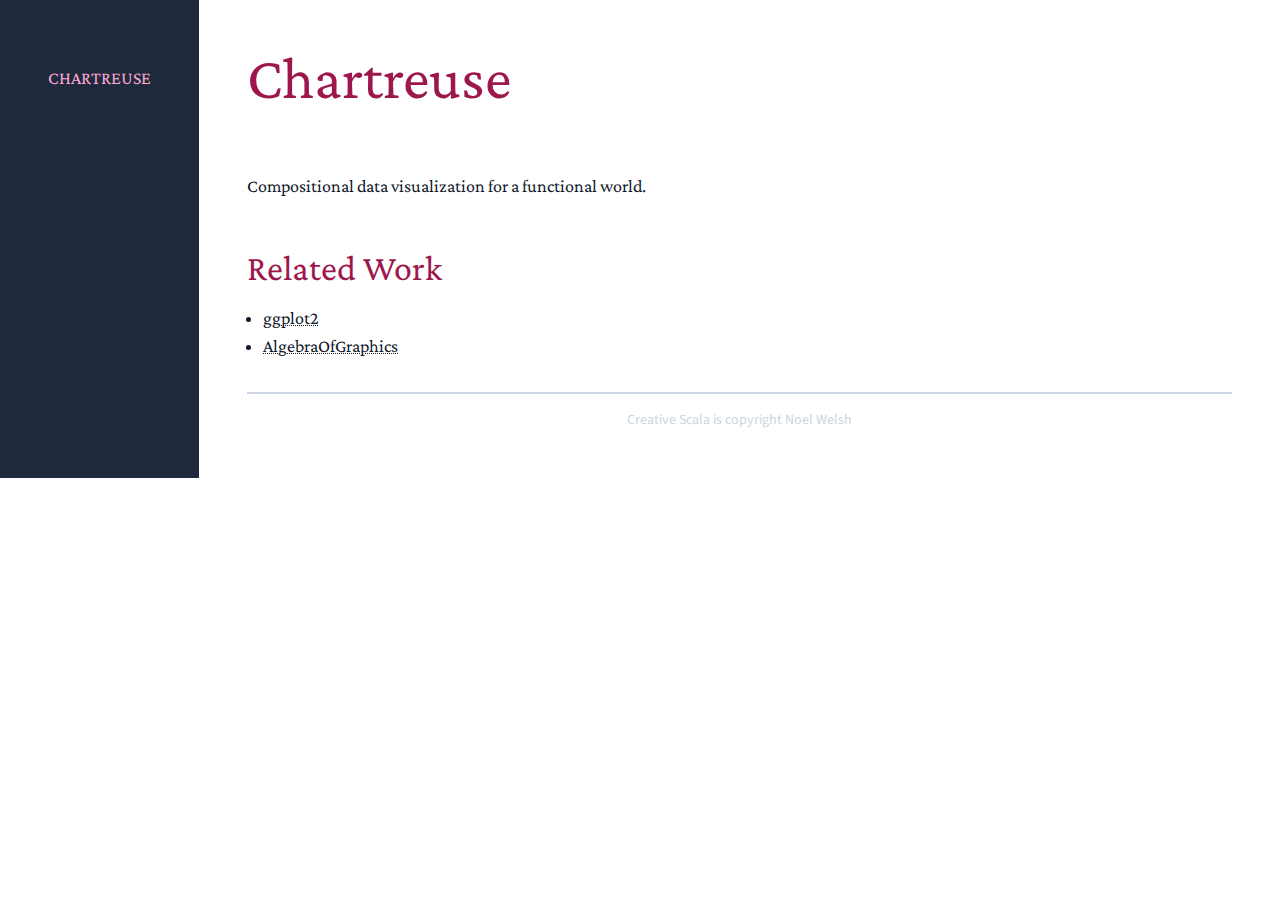
==== index.html @ 947e1647 "deploy: 88c3a5a0ef532d30350cd09063cd19a274e9d845" ====
<!doctype html>
<html lang="">

<head>
    <meta http-equiv="Content-Type" content="text/html; charset=UTF-8">
    <meta charset="utf-8">
    <meta name="viewport" content="width=device-width, initial-scale=1.0">
    <meta name="generator" content="Laika 0.19.0" />
    <title>Chartreuse</title>
    
    
    <meta name="description" content="docs" />
    
    <link href="https://fonts.googleapis.com/css?family=Source+Code+Pro:400|Source+Sans+Pro:300,400,600"
        rel="stylesheet" type="text/css">
    <link href="https://fonts.googleapis.com/css?family=Crimson+Pro:400" rel="stylesheet" type="text/css">
    <link rel="stylesheet" type="text/css" href="creative-scala.css" />
    <script src="toc.js"></script>
    <script src="solution.js"></script>
    <script src="main.js"></script>
    <script> /* for avoiding page load transitions */</script>
</head>

<body>
    <nav id="topbar"><p></p>
<p><a href="../">Chartreuse</a></p>
<p></p></nav>
    <nav id="sidebar">
        <ul class="nav-list">
          <li class="level1 active nav-leaf"><a href="#">Chartreuse</a></li>
        </ul>
    </nav>

    <div id="content">
        <main class="content">
            <h1 id="chartreuse" class="title">Chartreuse</h1>
            <p>Compositional data visualization for a functional world.</p>
            
            <h2 id="related-work" class="section">Related Work</h2>
            <ul>
              <li><a href="https://ggplot2.tidyverse.org/">ggplot2</a></li>
              <li><a href="https://aog.makie.org/stable/">AlgebraOfGraphics</a></li>
            </ul>
            <div class="flex flex-row justify-between">
                 
            </div>
        </main>
        <footer>Creative Scala is copyright Noel Welsh</footer>
    </div>

    </div>
</body>

</html>
---- creative-scala.css ----
/*
! tailwindcss v3.3.2 | MIT License | https://tailwindcss.com
*/

/*
1. Prevent padding and border from affecting element width. (https://github.com/mozdevs/cssremedy/issues/4)
2. Allow adding a border to an element by just adding a border-width. (https://github.com/tailwindcss/tailwindcss/pull/116)
*/

*,
::before,
::after {
  box-sizing: border-box;
  /* 1 */
  border-width: 0;
  /* 2 */
  border-style: solid;
  /* 2 */
  border-color: #e5e7eb;
  /* 2 */
}

::before,
::after {
  --tw-content: '';
}

/*
1. Use a consistent sensible line-height in all browsers.
2. Prevent adjustments of font size after orientation changes in iOS.
3. Use a more readable tab size.
4. Use the user's configured `sans` font-family by default.
5. Use the user's configured `sans` font-feature-settings by default.
6. Use the user's configured `sans` font-variation-settings by default.
*/

html {
  line-height: 1.5;
  /* 1 */
  -webkit-text-size-adjust: 100%;
  /* 2 */
  -moz-tab-size: 4;
  /* 3 */
  -o-tab-size: 4;
     tab-size: 4;
  /* 3 */
  font-family: Source Sans Pro, sans-serif;
  /* 4 */
  font-feature-settings: normal;
  /* 5 */
  font-variation-settings: normal;
  /* 6 */
}

/*
1. Remove the margin in all browsers.
2. Inherit line-height from `html` so users can set them as a class directly on the `html` element.
*/

body {
  margin: 0;
  /* 1 */
  line-height: inherit;
  /* 2 */
}

/*
1. Add the correct height in Firefox.
2. Correct the inheritance of border color in Firefox. (https://bugzilla.mozilla.org/show_bug.cgi?id=190655)
3. Ensure horizontal rules are visible by default.
*/

hr {
  height: 0;
  /* 1 */
  color: inherit;
  /* 2 */
  border-top-width: 1px;
  /* 3 */
}

/*
Add the correct text decoration in Chrome, Edge, and Safari.
*/

abbr:where([title]) {
  -webkit-text-decoration: underline dotted;
          text-decoration: underline dotted;
}

/*
Remove the default font size and weight for headings.
*/

h1,
h2,
h3,
h4,
h5,
h6 {
  font-size: inherit;
  font-weight: inherit;
}

/*
Reset links to optimize for opt-in styling instead of opt-out.
*/

a {
  color: inherit;
  text-decoration: inherit;
}

/*
Add the correct font weight in Edge and Safari.
*/

b,
strong {
  font-weight: bolder;
}

/*
1. Use the user's configured `mono` font family by default.
2. Correct the odd `em` font sizing in all browsers.
*/

code,
kbd,
samp,
pre {
  font-family: ui-monospace, SFMono-Regular, Menlo, Monaco, Consolas, "Liberation Mono", "Courier New", monospace;
  /* 1 */
  font-size: 1em;
  /* 2 */
}

/*
Add the correct font size in all browsers.
*/

small {
  font-size: 80%;
}

/*
Prevent `sub` and `sup` elements from affecting the line height in all browsers.
*/

sub,
sup {
  font-size: 75%;
  line-height: 0;
  position: relative;
  vertical-align: baseline;
}

sub {
  bottom: -0.25em;
}

sup {
  top: -0.5em;
}

/*
1. Remove text indentation from table contents in Chrome and Safari. (https://bugs.chromium.org/p/chromium/issues/detail?id=999088, https://bugs.webkit.org/show_bug.cgi?id=201297)
2. Correct table border color inheritance in all Chrome and Safari. (https://bugs.chromium.org/p/chromium/issues/detail?id=935729, https://bugs.webkit.org/show_bug.cgi?id=195016)
3. Remove gaps between table borders by default.
*/

table {
  text-indent: 0;
  /* 1 */
  border-color: inherit;
  /* 2 */
  border-collapse: collapse;
  /* 3 */
}

/*
1. Change the font styles in all browsers.
2. Remove the margin in Firefox and Safari.
3. Remove default padding in all browsers.
*/

button,
input,
optgroup,
select,
textarea {
  font-family: inherit;
  /* 1 */
  font-size: 100%;
  /* 1 */
  font-weight: inherit;
  /* 1 */
  line-height: inherit;
  /* 1 */
  color: inherit;
  /* 1 */
  margin: 0;
  /* 2 */
  padding: 0;
  /* 3 */
}

/*
Remove the inheritance of text transform in Edge and Firefox.
*/

button,
select {
  text-transform: none;
}

/*
1. Correct the inability to style clickable types in iOS and Safari.
2. Remove default button styles.
*/

button,
[type='button'],
[type='reset'],
[type='submit'] {
  -webkit-appearance: button;
  /* 1 */
  background-color: transparent;
  /* 2 */
  background-image: none;
  /* 2 */
}

/*
Use the modern Firefox focus style for all focusable elements.
*/

:-moz-focusring {
  outline: auto;
}

/*
Remove the additional `:invalid` styles in Firefox. (https://github.com/mozilla/gecko-dev/blob/2f9eacd9d3d995c937b4251a5557d95d494c9be1/layout/style/res/forms.css#L728-L737)
*/

:-moz-ui-invalid {
  box-shadow: none;
}

/*
Add the correct vertical alignment in Chrome and Firefox.
*/

progress {
  vertical-align: baseline;
}

/*
Correct the cursor style of increment and decrement buttons in Safari.
*/

::-webkit-inner-spin-button,
::-webkit-outer-spin-button {
  height: auto;
}

/*
1. Correct the odd appearance in Chrome and Safari.
2. Correct the outline style in Safari.
*/

[type='search'] {
  -webkit-appearance: textfield;
  /* 1 */
  outline-offset: -2px;
  /* 2 */
}

/*
Remove the inner padding in Chrome and Safari on macOS.
*/

::-webkit-search-decoration {
  -webkit-appearance: none;
}

/*
1. Correct the inability to style clickable types in iOS and Safari.
2. Change font properties to `inherit` in Safari.
*/

::-webkit-file-upload-button {
  -webkit-appearance: button;
  /* 1 */
  font: inherit;
  /* 2 */
}

/*
Add the correct display in Chrome and Safari.
*/

summary {
  display: list-item;
}

/*
Removes the default spacing and border for appropriate elements.
*/

blockquote,
dl,
dd,
h1,
h2,
h3,
h4,
h5,
h6,
hr,
figure,
p,
pre {
  margin: 0;
}

fieldset {
  margin: 0;
  padding: 0;
}

legend {
  padding: 0;
}

ol,
ul,
menu {
  list-style: none;
  margin: 0;
  padding: 0;
}

/*
Prevent resizing textareas horizontally by default.
*/

textarea {
  resize: vertical;
}

/*
1. Reset the default placeholder opacity in Firefox. (https://github.com/tailwindlabs/tailwindcss/issues/3300)
2. Set the default placeholder color to the user's configured gray 400 color.
*/

input::-moz-placeholder, textarea::-moz-placeholder {
  opacity: 1;
  /* 1 */
  color: #9ca3af;
  /* 2 */
}

input::placeholder,
textarea::placeholder {
  opacity: 1;
  /* 1 */
  color: #9ca3af;
  /* 2 */
}

/*
Set the default cursor for buttons.
*/

button,
[role="button"] {
  cursor: pointer;
}

/*
Make sure disabled buttons don't get the pointer cursor.
*/

:disabled {
  cursor: default;
}

/*
1. Make replaced elements `display: block` by default. (https://github.com/mozdevs/cssremedy/issues/14)
2. Add `vertical-align: middle` to align replaced elements more sensibly by default. (https://github.com/jensimmons/cssremedy/issues/14#issuecomment-634934210)
   This can trigger a poorly considered lint error in some tools but is included by design.
*/

img,
svg,
video,
canvas,
audio,
iframe,
embed,
object {
  display: block;
  /* 1 */
  vertical-align: middle;
  /* 2 */
}

/*
Constrain images and videos to the parent width and preserve their intrinsic aspect ratio. (https://github.com/mozdevs/cssremedy/issues/14)
*/

img,
video {
  max-width: 100%;
  height: auto;
}

/* Make elements with the HTML hidden attribute stay hidden by default */

[hidden] {
  display: none;
}

*, ::before, ::after {
  --tw-border-spacing-x: 0;
  --tw-border-spacing-y: 0;
  --tw-translate-x: 0;
  --tw-translate-y: 0;
  --tw-rotate: 0;
  --tw-skew-x: 0;
  --tw-skew-y: 0;
  --tw-scale-x: 1;
  --tw-scale-y: 1;
  --tw-pan-x:  ;
  --tw-pan-y:  ;
  --tw-pinch-zoom:  ;
  --tw-scroll-snap-strictness: proximity;
  --tw-gradient-from-position:  ;
  --tw-gradient-via-position:  ;
  --tw-gradient-to-position:  ;
  --tw-ordinal:  ;
  --tw-slashed-zero:  ;
  --tw-numeric-figure:  ;
  --tw-numeric-spacing:  ;
  --tw-numeric-fraction:  ;
  --tw-ring-inset:  ;
  --tw-ring-offset-width: 0px;
  --tw-ring-offset-color: #fff;
  --tw-ring-color: rgb(59 130 246 / 0.5);
  --tw-ring-offset-shadow: 0 0 #0000;
  --tw-ring-shadow: 0 0 #0000;
  --tw-shadow: 0 0 #0000;
  --tw-shadow-colored: 0 0 #0000;
  --tw-blur:  ;
  --tw-brightness:  ;
  --tw-contrast:  ;
  --tw-grayscale:  ;
  --tw-hue-rotate:  ;
  --tw-invert:  ;
  --tw-saturate:  ;
  --tw-sepia:  ;
  --tw-drop-shadow:  ;
  --tw-backdrop-blur:  ;
  --tw-backdrop-brightness:  ;
  --tw-backdrop-contrast:  ;
  --tw-backdrop-grayscale:  ;
  --tw-backdrop-hue-rotate:  ;
  --tw-backdrop-invert:  ;
  --tw-backdrop-opacity:  ;
  --tw-backdrop-saturate:  ;
  --tw-backdrop-sepia:  ;
}

::backdrop {
  --tw-border-spacing-x: 0;
  --tw-border-spacing-y: 0;
  --tw-translate-x: 0;
  --tw-translate-y: 0;
  --tw-rotate: 0;
  --tw-skew-x: 0;
  --tw-skew-y: 0;
  --tw-scale-x: 1;
  --tw-scale-y: 1;
  --tw-pan-x:  ;
  --tw-pan-y:  ;
  --tw-pinch-zoom:  ;
  --tw-scroll-snap-strictness: proximity;
  --tw-gradient-from-position:  ;
  --tw-gradient-via-position:  ;
  --tw-gradient-to-position:  ;
  --tw-ordinal:  ;
  --tw-slashed-zero:  ;
  --tw-numeric-figure:  ;
  --tw-numeric-spacing:  ;
  --tw-numeric-fraction:  ;
  --tw-ring-inset:  ;
  --tw-ring-offset-width: 0px;
  --tw-ring-offset-color: #fff;
  --tw-ring-color: rgb(59 130 246 / 0.5);
  --tw-ring-offset-shadow: 0 0 #0000;
  --tw-ring-shadow: 0 0 #0000;
  --tw-shadow: 0 0 #0000;
  --tw-shadow-colored: 0 0 #0000;
  --tw-blur:  ;
  --tw-brightness:  ;
  --tw-contrast:  ;
  --tw-grayscale:  ;
  --tw-hue-rotate:  ;
  --tw-invert:  ;
  --tw-saturate:  ;
  --tw-sepia:  ;
  --tw-drop-shadow:  ;
  --tw-backdrop-blur:  ;
  --tw-backdrop-brightness:  ;
  --tw-backdrop-contrast:  ;
  --tw-backdrop-grayscale:  ;
  --tw-backdrop-hue-rotate:  ;
  --tw-backdrop-invert:  ;
  --tw-backdrop-opacity:  ;
  --tw-backdrop-saturate:  ;
  --tw-backdrop-sepia:  ;
}

.flex {
  display: flex;
}

.flex-row {
  flex-direction: row;
}

.justify-between {
  justify-content: space-between;
}

body {
  --tw-bg-opacity: 1;
  background-color: rgb(255 255 255 / var(--tw-bg-opacity));
  font-family: Crimson Pro, serif;
  font-size: 1.125rem;
  line-height: 1.75rem;
  --tw-text-opacity: 1;
  color: rgb(15 23 42 / var(--tw-text-opacity));
}

@media (min-width: 1280px) {
  body {
    display: flex;
  }
}

nav#topbar {
  display: flex;
  width: 100%;
  align-content: center;
  justify-content: space-around;
  --tw-bg-opacity: 1;
  background-color: rgb(30 41 59 / var(--tw-bg-opacity));
  padding: 0.5rem;
  font-size: 1.25rem;
  line-height: 1.75rem;
  --tw-text-opacity: 1;
  color: rgb(255 255 255 / var(--tw-text-opacity));
}

@media (min-width: 1280px) {
  nav#topbar {
    display: none;
  }
}

nav#topbar p {
  margin: 0px;
  padding: 0px;
}

nav#sidebar {
  display: none;
  max-width: 24rem;
  --tw-bg-opacity: 1;
  background-color: rgb(30 41 59 / var(--tw-bg-opacity));
  padding: 3rem;
}

@media (min-width: 1280px) {
  nav#sidebar {
    display: block;
    flex: none;
  }
}

.nav-list details summary {
  --tw-text-opacity: 1;
  color: rgb(249 168 212 / var(--tw-text-opacity));
}

ul.nav-list:first-child {
  margin-top: 0px;
}

ul.nav-list > li:first-child {
  text-transform: uppercase;
}

.level1 {
  margin-top: 1rem;
  list-style-type: none;
}

.level1.nav-node h5, .level1.nav-header h5 {
  margin-top: 0.5rem;
  margin-bottom: 0.5rem;
  text-transform: uppercase;
  --tw-text-opacity: 1;
  color: rgb(249 168 212 / var(--tw-text-opacity));
}

.level1.nav-leaf > h5 {
  margin-top: 0.5rem;
  margin-bottom: 0.5rem;
  --tw-text-opacity: 1;
  color: rgb(249 168 212 / var(--tw-text-opacity));
}

.level2.nav-leaf {
  list-style-type: none;
  padding-left: 1rem;
  --tw-text-opacity: 1;
  color: rgb(203 213 225 / var(--tw-text-opacity));
}

#content {
  flex: 1 1 auto;
  padding: 3rem;
}

main {
  display: grid;
  grid-template-columns: [main-start] minmax(20ch, 70ch) [main-end] minmax(0ch,20ch) [overflow-end];
}

h1, h2, h3, h4, h5 {
  --tw-text-opacity: 1;
  color: rgb(157 23 77 / var(--tw-text-opacity));
}

h1 {
  margin-bottom: 4rem;
  font-size: 3.75rem;
  line-height: 1;
}

h2 {
  margin-top: 2rem;
  margin-bottom: 1rem;
  font-size: 2.25rem;
  line-height: 2.5rem;
}

h3 {
  margin-top: 2rem;
  margin-bottom: 1rem;
  font-size: 1.5rem;
  line-height: 2rem;
}

h4 {
  margin-top: 2rem;
  margin-bottom: 1rem;
  font-size: 1.25rem;
  line-height: 1.75rem;
}

h5 {
  margin-top: 2rem;
  margin-bottom: 1rem;
  font-size: 1.125rem;
  line-height: 1.75rem;
}

p {
  margin-bottom: 1rem;
}

a:hover {
  text-decoration-line: underline;
  text-decoration-style: solid;
}

.content a {
  text-decoration-line: underline;
  text-decoration-style: dotted;
  text-decoration-thickness: 1px;
}

.content a:hover {
  text-decoration-style: solid;
}

.content * {
  grid-column-start: main-start;
  grid-column-end: main-end;
}

.content ol.arabic {
  margin-bottom: 1rem;
  list-style-position: outside;
  list-style-type: decimal;
  padding-left: 1rem;
}

.content ul {
  margin-bottom: 1rem;
  list-style-position: outside;
  list-style-type: disc;
  padding-left: 1rem;
}

.content pre {
  grid-column-start: main-start;
  grid-column-end: overflow-end;
}

.content table.footnote tbody tr td {
  padding-right: 1rem;
  font-size: 0.875rem;
  line-height: 1.25rem;
}

pre {
  margin-bottom: 1rem;
  --tw-bg-opacity: 1;
  background-color: rgb(241 245 249 / var(--tw-bg-opacity));
  padding: 0.5rem;
}

.content div.doodle {
  margin-top: 1rem;
  margin-bottom: 1rem;
  margin-left: auto;
  margin-right: auto;
}

.content p img {
  margin-top: 1rem;
  margin-bottom: 1rem;
  margin-left: auto;
  margin-right: auto;
}

.content div.callout {
  margin-top: 1rem;
  margin-bottom: 1rem;
  padding: 1rem;
}

.content div.info {
  --tw-bg-opacity: 1;
  background-color: rgb(191 219 254 / var(--tw-bg-opacity));
}

details summary {
  cursor: pointer;
  --tw-text-opacity: 1;
  color: rgb(157 23 77 / var(--tw-text-opacity));
}

details summary > * {
  display: inline;
}

.exercise {
  padding-bottom: 1rem;
  grid-column-start: main-start;
  grid-column-end: overflow-end;
  display: grid;
  grid-template-columns: [main-start] minmax(20ch, 70ch) [main-end] minmax(0ch,20ch) [overflow-end];
}

.exercise * {
  grid-column-start: main-start;
  grid-column-end: main-end;
}

.exercise pre {
  grid-column-start: main-start;
  grid-column-end: overflow-end;
}

.solution {
  padding-bottom: 1rem;
  grid-column-start: main-start;
  grid-column-end: overflow-end;
}

.solution details .solution-body {
  display: grid;
  grid-template-columns: [main-start] minmax(20ch, 70ch) [main-end] minmax(0ch,20ch) [overflow-end];
}

.solution details .solution-body * {
  grid-column-start: main-start;
  grid-column-end: main-end;
}

.solution details .solution-body pre {
  grid-column-start: main-start;
  grid-column-end: overflow-end;
}

code {
  font-size: 0.875rem;
  line-height: 1.25rem;
  font-family: "Source Code Pro", ui-monospace, monospace;
}

pre code .number-literal, .char-literal, .boolean-literal, .string-literal {
  --tw-text-opacity: 1;
  color: rgb(2 132 199 / var(--tw-text-opacity));
}

pre code .keyword {
  --tw-text-opacity: 1;
  color: rgb(225 29 72 / var(--tw-text-opacity));
}

pre code .identifier {
  --tw-text-opacity: 1;
  color: rgb(71 85 105 / var(--tw-text-opacity));
}

pre code .type-name {
  --tw-text-opacity: 1;
  color: rgb(22 163 74 / var(--tw-text-opacity));
}

pre code .declaration-name {
  --tw-text-opacity: 1;
  color: rgb(37 99 235 / var(--tw-text-opacity));
}

pre code .comment {
  font-style: italic;
}

.pageNavigation {
  margin-top: 1rem;
  font-size: 1.25rem;
  line-height: 1.75rem;
  --tw-text-opacity: 1;
  color: rgb(157 23 77 / var(--tw-text-opacity));
}

footer {
  margin-top: 1rem;
  border-top-width: 2px;
  --tw-border-opacity: 1;
  border-color: rgb(203 213 225 / var(--tw-border-opacity));
  padding-top: 1rem;
  text-align: center;
  font-family: Source Sans Pro, sans-serif;
  font-size: 0.875rem;
  line-height: 1.25rem;
  --tw-text-opacity: 1;
  color: rgb(203 213 225 / var(--tw-text-opacity));
}
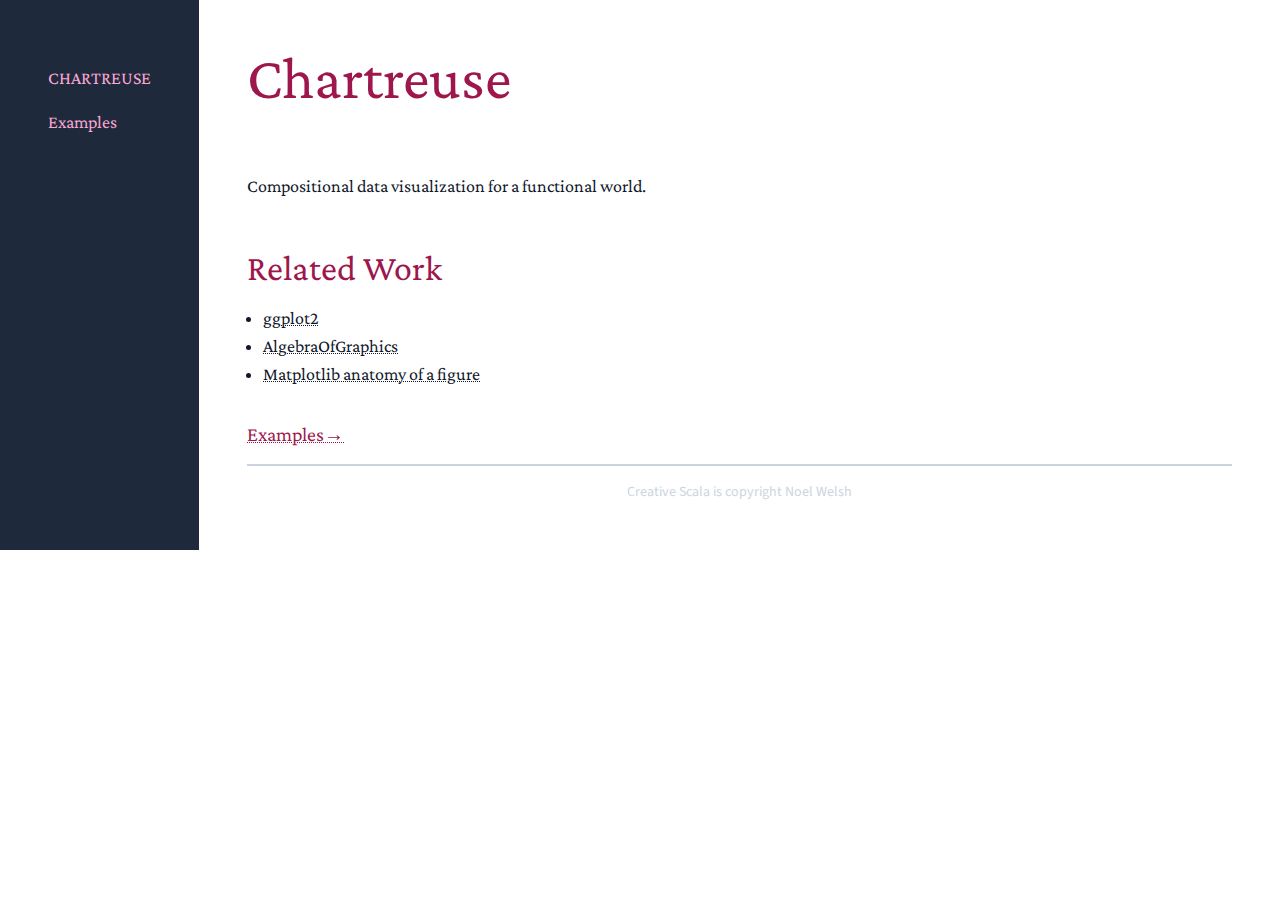
==== commit 6381777d: "deploy: 125adc4e24d82effd75ef60a5f534e989281b553" ====
--- a/index.html
+++ b/index.html
@@ -24,10 +24,11 @@
 <body>
     <nav id="topbar"><p></p>
 <p><a href="../">Chartreuse</a></p>
-<p></p></nav>
+<p><a href="examples.html">→</a></p></nav>
     <nav id="sidebar">
         <ul class="nav-list">
           <li class="level1 active nav-leaf"><a href="#">Chartreuse</a></li>
+          <li class="level1 nav-leaf"><a href="examples.html">Examples</a></li>
         </ul>
     </nav>
 
@@ -40,9 +41,10 @@
             <ul>
               <li><a href="https://ggplot2.tidyverse.org/">ggplot2</a></li>
               <li><a href="https://aog.makie.org/stable/">AlgebraOfGraphics</a></li>
+              <li><a href="https://matplotlib.org/stable/gallery/showcase/anatomy.html">Matplotlib anatomy of a figure</a></li>
             </ul>
             <div class="flex flex-row justify-between">
-                 
+                 <a class="pageNavigation" href="examples.html">Examples→</a>
             </div>
         </main>
         <footer>Creative Scala is copyright Noel Welsh</footer>
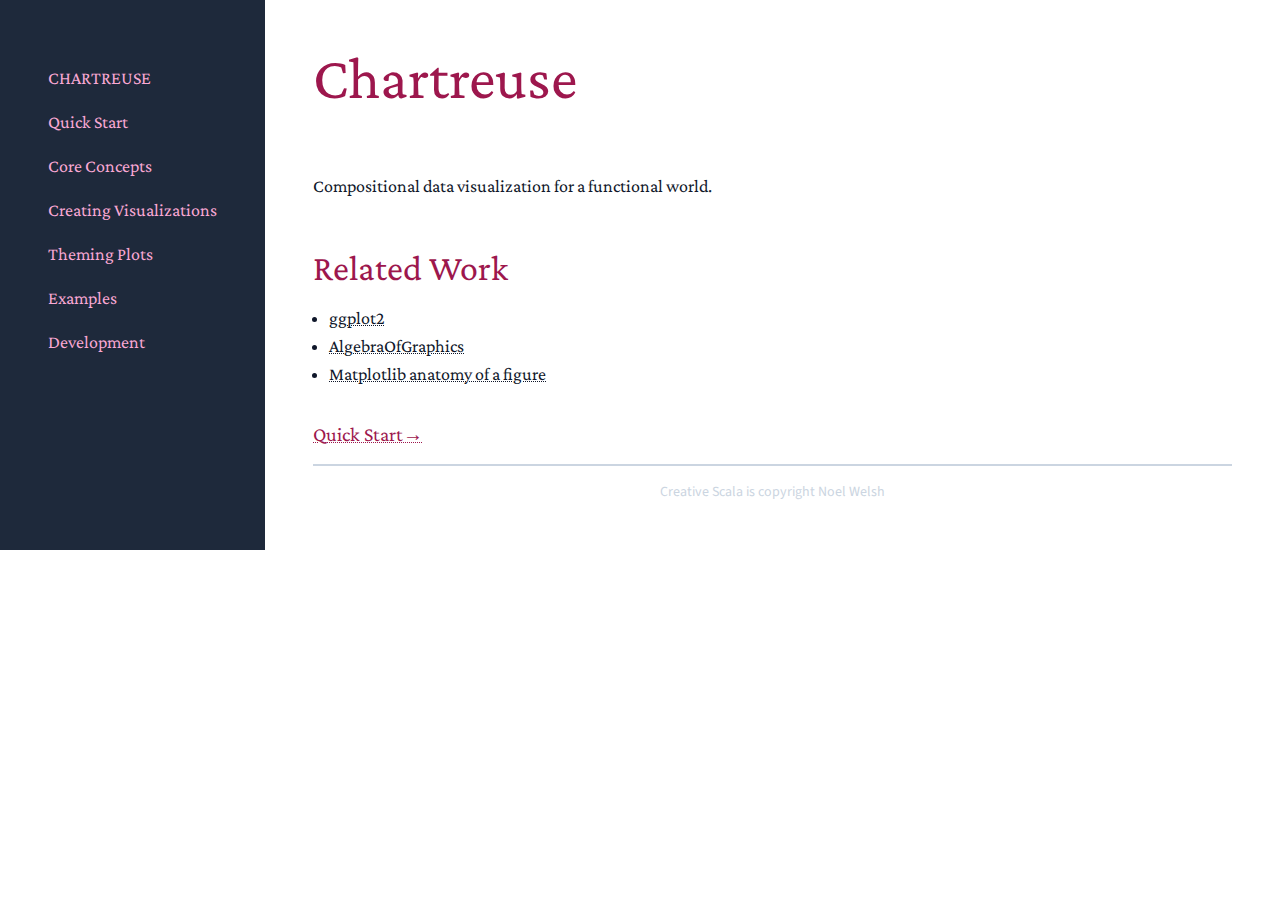
==== commit bfe83225: "deploy: 9caf57b421f9592959fc4d10ca193993eb267560" ====
--- a/index.html
+++ b/index.html
@@ -15,8 +15,8 @@
         rel="stylesheet" type="text/css">
     <link href="https://fonts.googleapis.com/css?family=Crimson+Pro:400" rel="stylesheet" type="text/css">
     <link rel="stylesheet" type="text/css" href="creative-scala.css" />
+    <script src="solution.js"></script>
     <script src="toc.js"></script>
-    <script src="solution.js"></script>
     <script src="main.js"></script>
     <script> /* for avoiding page load transitions */</script>
 </head>
@@ -24,11 +24,16 @@
 <body>
     <nav id="topbar"><p></p>
 <p><a href="../">Chartreuse</a></p>
-<p><a href="examples.html">→</a></p></nav>
+<p><a href="quick-start.html">→</a></p></nav>
     <nav id="sidebar">
         <ul class="nav-list">
           <li class="level1 active nav-leaf"><a href="#">Chartreuse</a></li>
+          <li class="level1 nav-leaf"><a href="quick-start.html">Quick Start</a></li>
+          <li class="level1 nav-leaf"><a href="concepts.html">Core Concepts</a></li>
+          <li class="level1 nav-leaf"><a href="creating-visualizations.html">Creating Visualizations</a></li>
+          <li class="level1 nav-leaf"><a href="themes.html">Theming Plots</a></li>
           <li class="level1 nav-leaf"><a href="examples.html">Examples</a></li>
+          <li class="level1 nav-leaf"><a href="development.html">Development</a></li>
         </ul>
     </nav>
 
@@ -44,7 +49,7 @@
               <li><a href="https://matplotlib.org/stable/gallery/showcase/anatomy.html">Matplotlib anatomy of a figure</a></li>
             </ul>
             <div class="flex flex-row justify-between">
-                 <a class="pageNavigation" href="examples.html">Examples→</a>
+                 <a class="pageNavigation" href="quick-start.html">Quick Start→</a>
             </div>
         </main>
         <footer>Creative Scala is copyright Noel Welsh</footer>
--- a/creative-scala.css
+++ b/creative-scala.css
@@ -1,5 +1,5 @@
 /*
-! tailwindcss v3.3.2 | MIT License | https://tailwindcss.com
+! tailwindcss v3.3.3 | MIT License | https://tailwindcss.com
 */
 
 /*
@@ -190,6 +190,10 @@
 select,
 textarea {
   font-family: inherit;
+  /* 1 */
+  font-feature-settings: inherit;
+  /* 1 */
+  font-variation-settings: inherit;
   /* 1 */
   font-size: 100%;
   /* 1 */
@@ -338,6 +342,14 @@
 menu {
   list-style: none;
   margin: 0;
+  padding: 0;
+}
+
+/*
+Reset default styling for dialogs.
+*/
+
+dialog {
   padding: 0;
 }
 
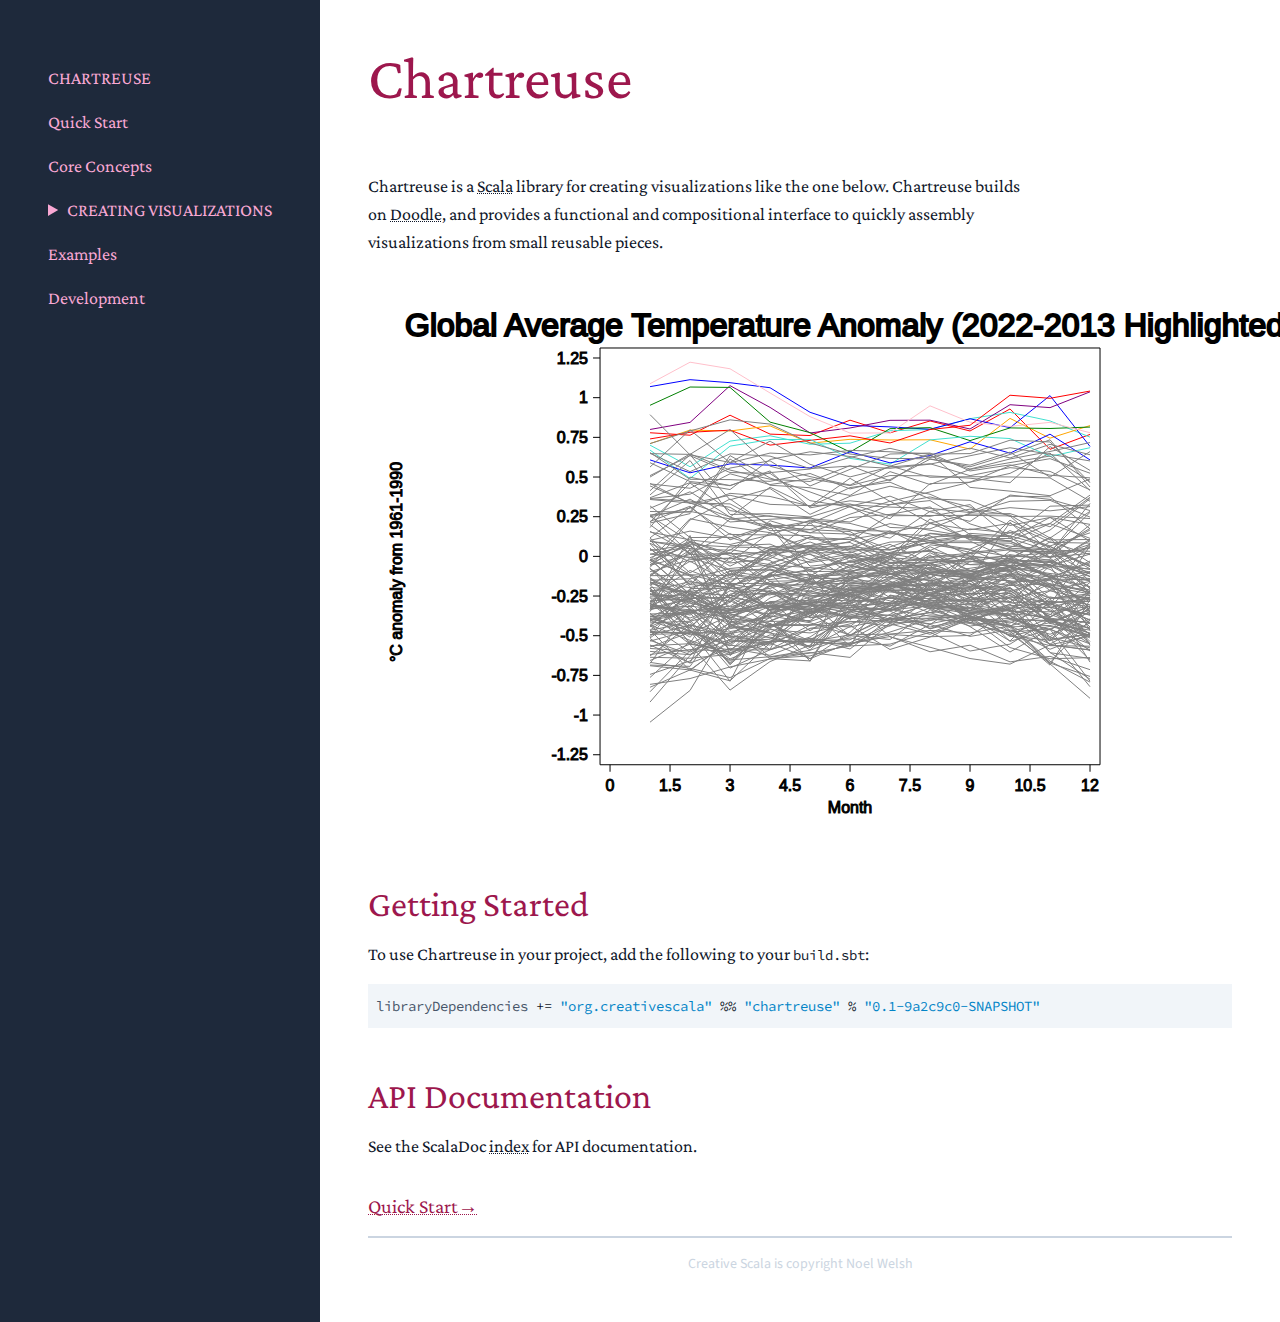
==== commit 655e2a85: "deploy: 9a2c9c00f6e1643fac2ba3e69f14586f62af2bfd" ====
--- a/index.html
+++ b/index.html
@@ -30,8 +30,10 @@
           <li class="level1 active nav-leaf"><a href="#">Chartreuse</a></li>
           <li class="level1 nav-leaf"><a href="quick-start.html">Quick Start</a></li>
           <li class="level1 nav-leaf"><a href="concepts.html">Core Concepts</a></li>
-          <li class="level1 nav-leaf"><a href="creating-visualizations.html">Creating Visualizations</a></li>
-          <li class="level1 nav-leaf"><a href="themes.html">Theming Plots</a></li>
+          <li class="level1 nav-node"><a href="creating/">Creating Visualizations</a></li>
+          <li class="level2 nav-leaf"><a href="creating/layouts.html">Layouts</a></li>
+          <li class="level2 nav-leaf"><a href="creating/annotations.html">Annotations</a></li>
+          <li class="level2 nav-leaf"><a href="creating/themes.html">Theming Plots</a></li>
           <li class="level1 nav-leaf"><a href="examples.html">Examples</a></li>
           <li class="level1 nav-leaf"><a href="development.html">Development</a></li>
         </ul>
@@ -40,14 +42,16 @@
     <div id="content">
         <main class="content">
             <h1 id="chartreuse" class="title">Chartreuse</h1>
-            <p>Compositional data visualization for a functional world.</p>
+            <p>Chartreuse is a <a href="https://scala-lang.org/">Scala</a> library for creating visualizations like the one below. Chartreuse builds on <a href="https://creativescala.org/doodle">Doodle</a>, and provides a functional and compositional interface to quickly assembly visualizations from small reusable pieces.</p>
+            <div class="doodle" id="temperature"></div>
+            <script>TemperatureAnomaly.draw("temperature")</script>
             
-            <h2 id="related-work" class="section">Related Work</h2>
-            <ul>
-              <li><a href="https://ggplot2.tidyverse.org/">ggplot2</a></li>
-              <li><a href="https://aog.makie.org/stable/">AlgebraOfGraphics</a></li>
-              <li><a href="https://matplotlib.org/stable/gallery/showcase/anatomy.html">Matplotlib anatomy of a figure</a></li>
-            </ul>
+            <h2 id="getting-started" class="section">Getting Started</h2>
+            <p>To use Chartreuse in your project, add the following to your <code>build.sbt</code>:</p>
+            <pre><code class="nohighlight"><span class="identifier">libraryDependencies</span><span> += </span><span class="string-literal">&quot;org.creativescala&quot;</span><span> %% </span><span class="string-literal">&quot;chartreuse&quot;</span><span> % </span><span class="string-literal">&quot;0.1-9a2c9c0-SNAPSHOT&quot;</span></code></pre>
+            
+            <h2 id="api-documentation" class="section">API Documentation</h2>
+            <p>See the ScalaDoc <a class="api" href="https://javadoc.io/doc/org.creativescala/chartreuse-docs_3/latest/chartreuse/index.html">index</a> for API documentation.</p>
             <div class="flex flex-row justify-between">
                  <a class="pageNavigation" href="quick-start.html">Quick Start→</a>
             </div>
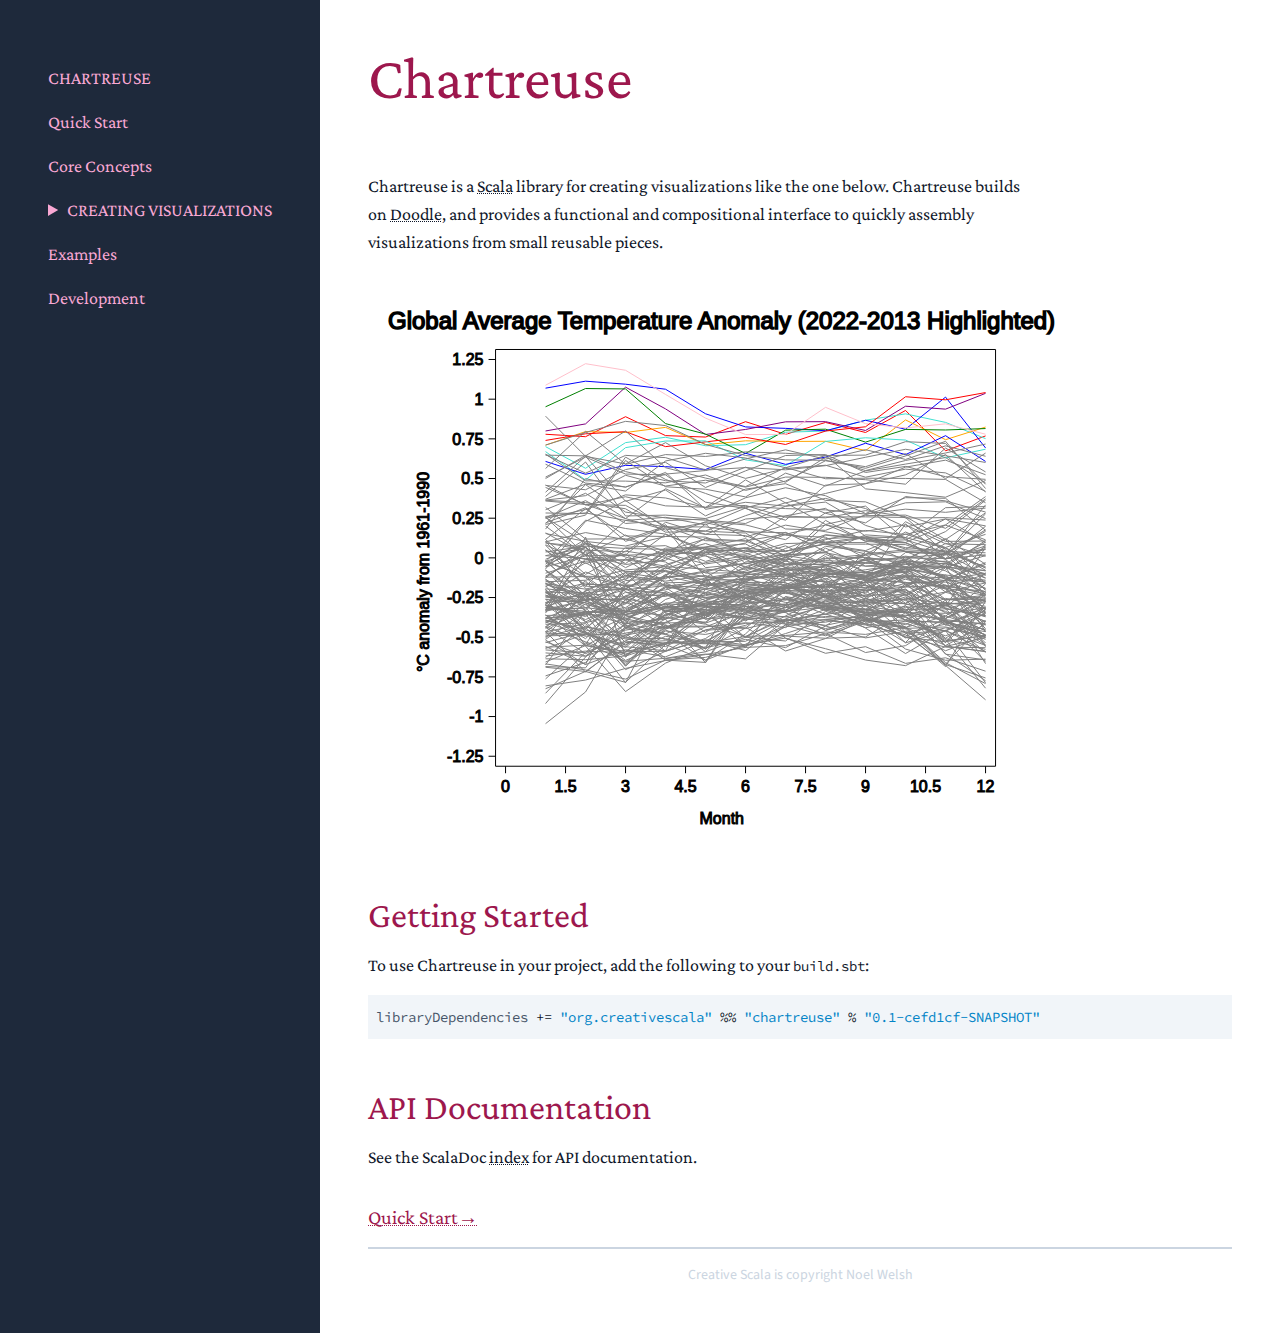
==== commit 09363860: "deploy: cefd1cf893f4cbe19229036ed1809f3261e3d3cd" ====
--- a/index.html
+++ b/index.html
@@ -15,8 +15,8 @@
         rel="stylesheet" type="text/css">
     <link href="https://fonts.googleapis.com/css?family=Crimson+Pro:400" rel="stylesheet" type="text/css">
     <link rel="stylesheet" type="text/css" href="creative-scala.css" />
+    <script src="toc.js"></script>
     <script src="solution.js"></script>
-    <script src="toc.js"></script>
     <script src="main.js"></script>
     <script> /* for avoiding page load transitions */</script>
 </head>
@@ -48,7 +48,7 @@
             
             <h2 id="getting-started" class="section">Getting Started</h2>
             <p>To use Chartreuse in your project, add the following to your <code>build.sbt</code>:</p>
-            <pre><code class="nohighlight"><span class="identifier">libraryDependencies</span><span> += </span><span class="string-literal">&quot;org.creativescala&quot;</span><span> %% </span><span class="string-literal">&quot;chartreuse&quot;</span><span> % </span><span class="string-literal">&quot;0.1-9a2c9c0-SNAPSHOT&quot;</span></code></pre>
+            <pre><code class="nohighlight"><span class="identifier">libraryDependencies</span><span> += </span><span class="string-literal">&quot;org.creativescala&quot;</span><span> %% </span><span class="string-literal">&quot;chartreuse&quot;</span><span> % </span><span class="string-literal">&quot;0.1-cefd1cf-SNAPSHOT&quot;</span></code></pre>
             
             <h2 id="api-documentation" class="section">API Documentation</h2>
             <p>See the ScalaDoc <a class="api" href="https://javadoc.io/doc/org.creativescala/chartreuse-docs_3/latest/chartreuse/index.html">index</a> for API documentation.</p>
